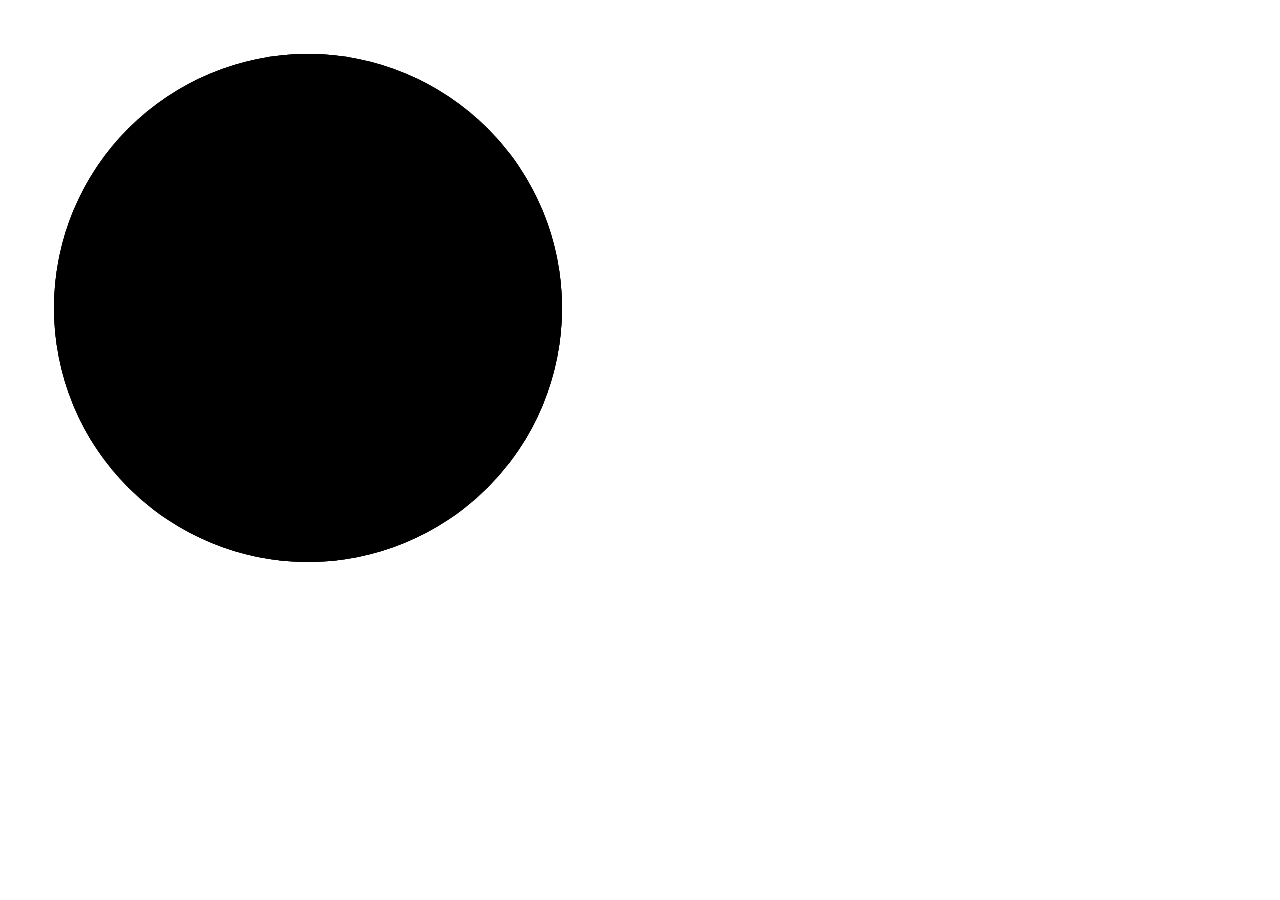
==== index.html @ 78ffb93d "link" ====
<!DOCTYPE html>
<html lang="en-US">

<head>
    <meta charset="UTF-8">
    <meta name="viewport" content="width=device-width, initial-scale=1">
    <title>A Digital Analog Clock</title>
    <link rel="stylesheet" href="style.css" type="text/css" media="all">
    <script src="script.js" defer></script>
</head>

<body>
<main class="main">
    <div class="clockbox">
        <svg id="clock" xmlns="http://www.w3.org/2000/svg" width="600" height="600" viewBox="0 0 600 600">
            <g id="face">
                <circle class="circle" cx="300" cy="300" r="253.9"/>
                <path class="hour-marks" d="M300.5 94V61M506 300.5h32M300.5 506v33M94 300.5H60M411.3 107.8l7.9-13.8M493 190.2l13-7.4M492.1 411.4l16.5 9.5M411 492.3l8.9 15.3M189 492.3l-9.2 15.9M107.7 411L93 419.5M107.5 189.3l-17.1-9.9M188.1 108.2l-9-15.6"/>
                <circle class="mid-circle" cx="300" cy="300" r="16.2"/>
            </g>
            <g id="hour">
                <path class="hour-arm" d="M300.5 298V142"/>
                <circle class="sizing-box" cx="300" cy="300" r="253.9"/>
            </g>
            <g id="minute">
                <path class="minute-arm" d="M300.5 298V67"/>
                <circle class="sizing-box" cx="300" cy="300" r="253.9"/>
            </g>
            <g id="second">
                <path class="second-arm" d="M300.5 350V55"/>
                <circle class="sizing-box" cx="300" cy="300" r="253.9"/>
            </g>
        </svg>
    </div><!-- .clockbox -->
    <div class="digital">
        <h4 id="time"></h4>
    </div>
</main>

</body>

</html>
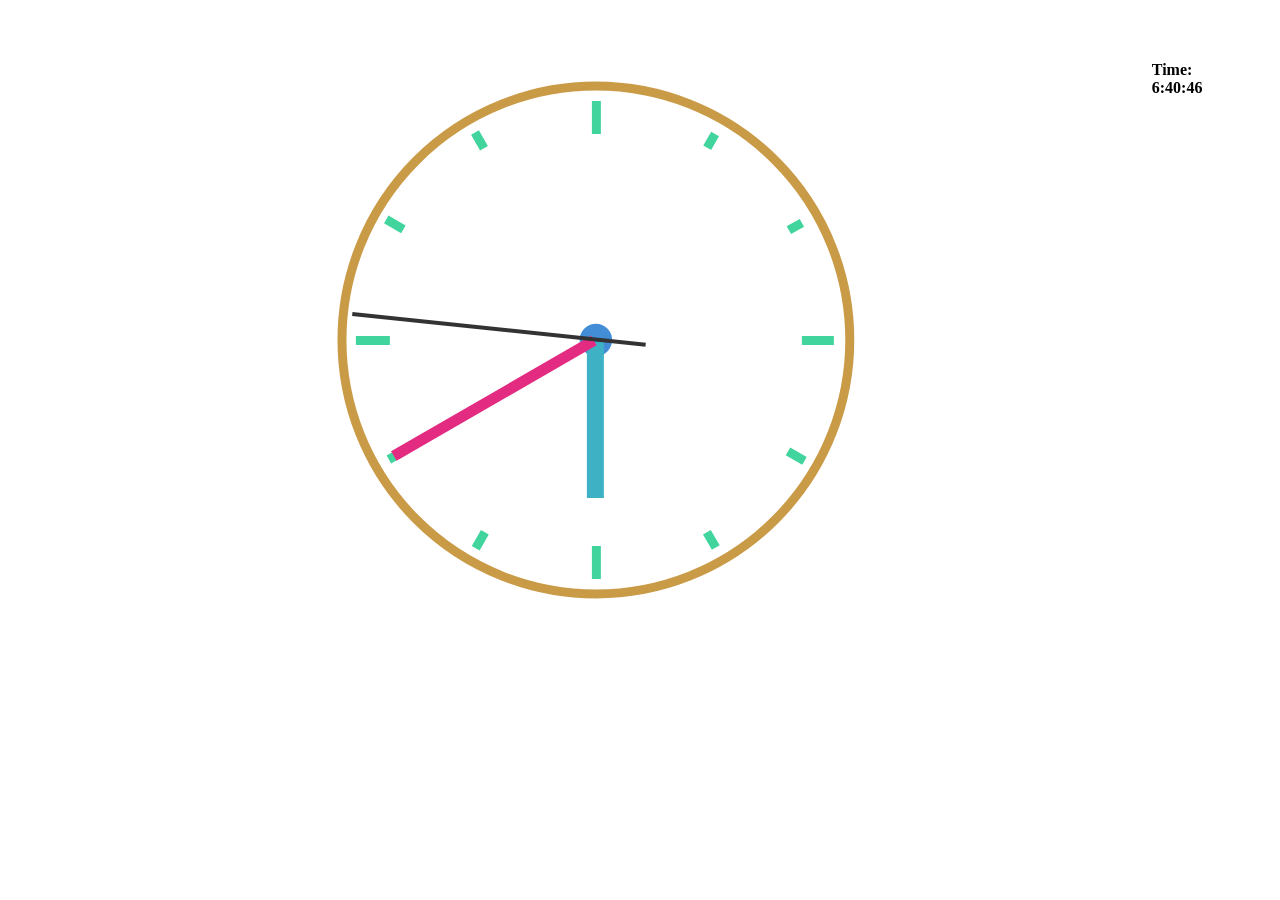
==== commit 468b8ffe: "link" ====
--- a/index.html
+++ b/index.html
@@ -5,8 +5,8 @@
     <meta charset="UTF-8">
     <meta name="viewport" content="width=device-width, initial-scale=1">
     <title>A Digital Analog Clock</title>
-    <link rel="stylesheet" href="style.css" type="text/css" media="all">
-    <script src="script.js" defer></script>
+    <link rel="stylesheet" href="clock/style.css" type="text/css" media="all">
+    <script src="clock/script.js" defer></script>
 </head>
 
 <body>
--- a/clock/style.css
+++ b/clock/style.css
@@ -0,0 +1,66 @@
+/* Layout */
+.main {
+    display: flex;
+    padding: 2em;
+    height: 90vh;
+    justify-content: center;
+    align-items: middle;
+}
+
+.clockbox,
+#clock {
+    width: 100%;
+}
+
+/* Clock styles */
+.circle {
+    fill: none;
+    stroke: #ca9b47;
+    stroke-width: 9;
+    stroke-miterlimit: 10;
+}
+
+.mid-circle {
+    fill: #428dd6;
+}
+.hour-marks {
+    fill: none;
+    stroke: #41d59d;
+    stroke-width: 9;
+    stroke-miterlimit: 10;
+}
+
+.hour-arm {
+    fill: none;
+    stroke: #3eb2c4;
+    stroke-width: 17;
+    stroke-miterlimit: 10;
+}
+
+.minute-arm {
+    fill: none;
+    stroke: #e32b81;
+    stroke-width: 11;
+    stroke-miterlimit: 10;
+}
+
+.second-arm {
+    fill: none;
+    stroke: #333;
+    stroke-width: 4;
+    stroke-miterlimit: 10;
+}
+
+/* Transparent box ensuring arms center properly. */
+.sizing-box {
+    fill: none;
+}
+
+/* Make all arms rotate around the same center point. */
+/* Optional: Use transition for animation. */
+#hour,
+#minute,
+#second {
+    transform-origin: 300px 300px;
+    transition: transform .5s ease-in-out;
+}
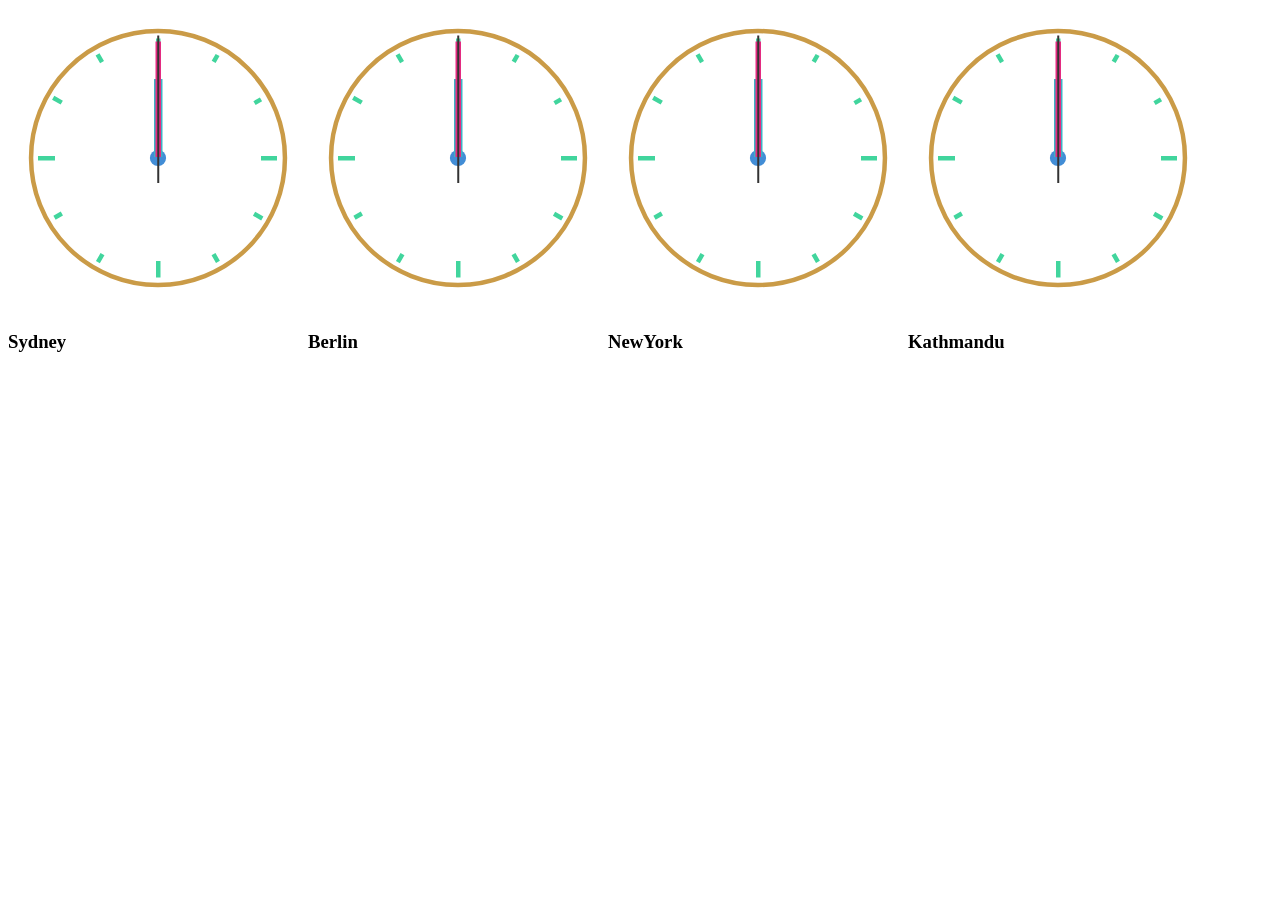
==== commit c3fb62b7: "PHP removed" ====
--- a/index.html
+++ b/index.html
@@ -1,42 +1,27 @@
 <!DOCTYPE html>
 <html lang="en-US">
-
 <head>
     <meta charset="UTF-8">
     <meta name="viewport" content="width=device-width, initial-scale=1">
-    <title>A Digital Analog Clock</title>
+   <title>A Digital Analog Clock</title>
     <link rel="stylesheet" href="clock/style.css" type="text/css" media="all">
     <script src="clock/script.js" defer></script>
 </head>
 
 <body>
 <main class="main">
-    <div class="clockbox">
-        <svg id="clock" xmlns="http://www.w3.org/2000/svg" width="600" height="600" viewBox="0 0 600 600">
-            <g id="face">
-                <circle class="circle" cx="300" cy="300" r="253.9"/>
-                <path class="hour-marks" d="M300.5 94V61M506 300.5h32M300.5 506v33M94 300.5H60M411.3 107.8l7.9-13.8M493 190.2l13-7.4M492.1 411.4l16.5 9.5M411 492.3l8.9 15.3M189 492.3l-9.2 15.9M107.7 411L93 419.5M107.5 189.3l-17.1-9.9M188.1 108.2l-9-15.6"/>
-                <circle class="mid-circle" cx="300" cy="300" r="16.2"/>
-            </g>
-            <g id="hour">
-                <path class="hour-arm" d="M300.5 298V142"/>
-                <circle class="sizing-box" cx="300" cy="300" r="253.9"/>
-            </g>
-            <g id="minute">
-                <path class="minute-arm" d="M300.5 298V67"/>
-                <circle class="sizing-box" cx="300" cy="300" r="253.9"/>
-            </g>
-            <g id="second">
-                <path class="second-arm" d="M300.5 350V55"/>
-                <circle class="sizing-box" cx="300" cy="300" r="253.9"/>
-            </g>
-        </svg>
-    </div><!-- .clockbox -->
-    <div class="digital">
-        <h4 id="time"></h4>
+    <div class="sydney">
+        
+    </div>
+    <div class="berlin">
+        
+    </div>
+    <div class="newyork">
+        
+    </div>
+    <div class="kathmandu">
+        
     </div>
 </main>
-
 </body>
-
-</html>
+</html>
--- a/clock/style.css
+++ b/clock/style.css
@@ -1,17 +1,11 @@
 /* Layout */
 .main {
-    display: flex;
-    padding: 2em;
+    /*display: flex;*/
+    /*padding: 2em;*/
     height: 90vh;
-    justify-content: center;
-    align-items: middle;
+    display: inline-flex;
+    flex-direction: row;
 }
-
-.clockbox,
-#clock {
-    width: 100%;
-}
-
 /* Clock styles */
 .circle {
     fill: none;
@@ -64,3 +58,4 @@
     transform-origin: 300px 300px;
     transition: transform .5s ease-in-out;
 }
+
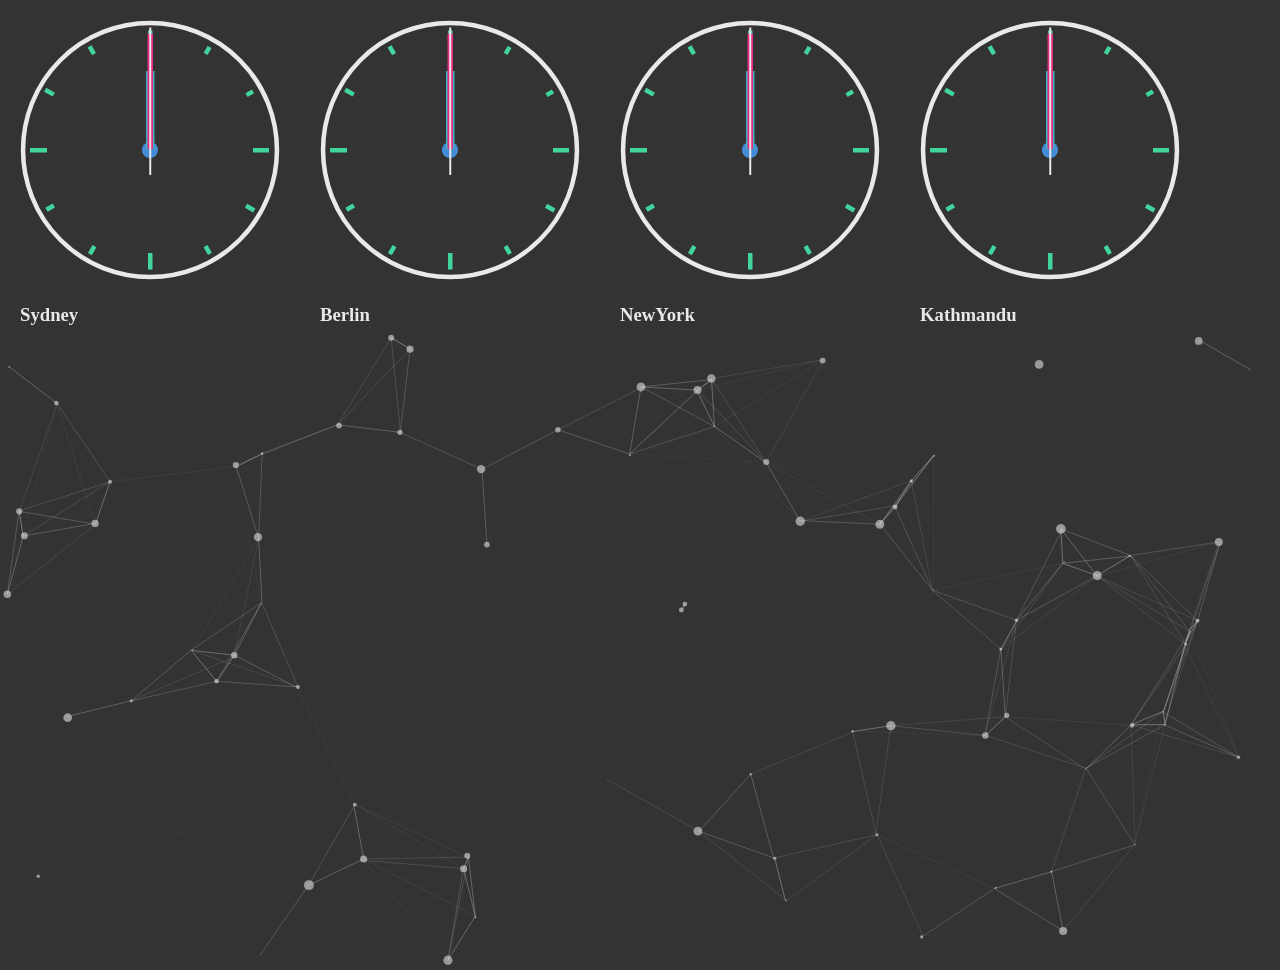
==== commit 4c7f8218: "Particle.js" ====
--- a/index.html
+++ b/index.html
@@ -1,27 +1,28 @@
 <!DOCTYPE html>
 <html lang="en-US">
-<head>
-    <meta charset="UTF-8">
-    <meta name="viewport" content="width=device-width, initial-scale=1">
-   <title>A Digital Analog Clock</title>
-    <link rel="stylesheet" href="clock/style.css" type="text/css" media="all">
-    <script src="clock/script.js" defer></script>
-</head>
-
-<body>
-<main class="main">
-    <div class="sydney">
-        
-    </div>
-    <div class="berlin">
-        
-    </div>
-    <div class="newyork">
-        
-    </div>
-    <div class="kathmandu">
-        
-    </div>
-</main>
-</body>
+    <head>
+        <meta charset="UTF-8">
+        <meta name="viewport" content="width=device-width, initial-scale=1">
+       <title>A Digital Analog Clock</title>
+        <link rel="stylesheet" href="clock/style.css" type="text/css" media="all">
+    </head>
+    <body id="particles-js">
+        <div class="main">
+            <div class="sydney">
+                
+            </div>
+            <div class="berlin">
+                
+            </div>
+            <div class="newyork">
+                
+            </div>
+            <div class="kathmandu">
+                
+            </div>
+        </div>
+        <script type="text/javascript" src="clock/particles.js"></script>
+        <script type="text/javascript" src="clock/app.js"></script>
+        <script src="clock/script.js"></script>
+    </body>
 </html>
--- a/clock/style.css
+++ b/clock/style.css
@@ -1,15 +1,19 @@
 /* Layout */
+*{
+    margin: 0;
+    padding: 0;
+}
+body{
+    background: #333;
+}
 .main {
-    /*display: flex;*/
-    /*padding: 2em;*/
-    height: 90vh;
     display: inline-flex;
     flex-direction: row;
 }
 /* Clock styles */
 .circle {
     fill: none;
-    stroke: #ca9b47;
+    stroke: #e9e9e9;
     stroke-width: 9;
     stroke-miterlimit: 10;
 }
@@ -40,7 +44,7 @@
 
 .second-arm {
     fill: none;
-    stroke: #333;
+    stroke: #e9e9e9;
     stroke-width: 4;
     stroke-miterlimit: 10;
 }
@@ -58,4 +62,7 @@
     transform-origin: 300px 300px;
     transition: transform .5s ease-in-out;
 }
-
+.digital{
+    padding-left: 20px;
+    color: #e9e9e9;
+}
